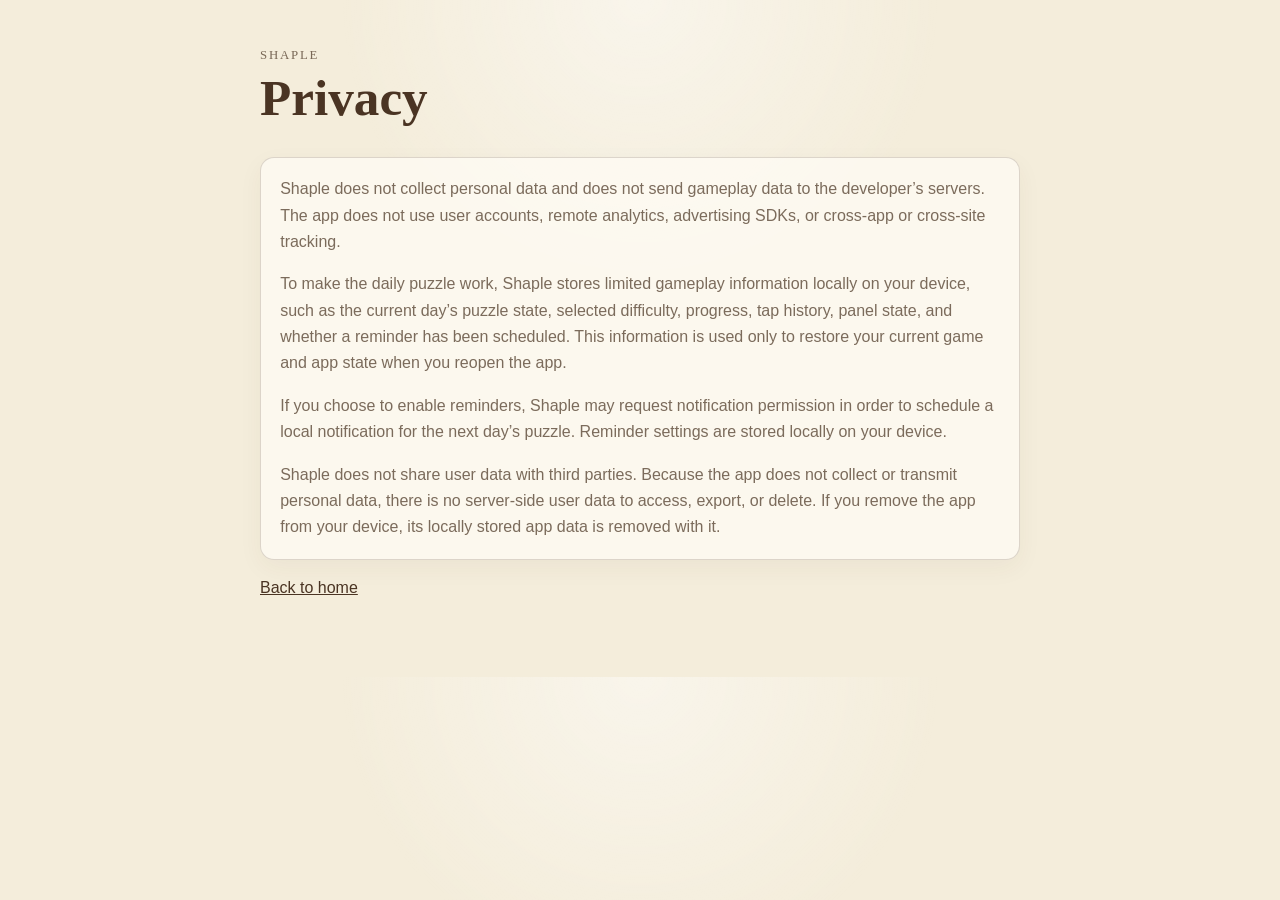
==== privacy/index.html @ 6f77ec1f "Initial website" ====
<!DOCTYPE html>
<html lang="en">
<head>
    <meta charset="UTF-8">
    <meta name="viewport" content="width=device-width, initial-scale=1.0">
    <title>Shaple Privacy</title>
    <link rel="stylesheet" href="../styles.css">
</head>
<body>
    <main class="page page--narrow">
        <header class="hero">
            <p class="eyebrow">Shaple</p>
            <h1>Privacy</h1>
        </header>

        <section class="card prose">
            <p>Shaple does not collect personal data and does not send gameplay data to the developer’s servers. The app does not use user accounts, remote analytics, advertising SDKs, or cross-app or cross-site tracking.</p>
            <p>To make the daily puzzle work, Shaple stores limited gameplay information locally on your device, such as the current day’s puzzle state, selected difficulty, progress, tap history, panel state, and whether a reminder has been scheduled. This information is used only to restore your current game and app state when you reopen the app.</p>
            <p>If you choose to enable reminders, Shaple may request notification permission in order to schedule a local notification for the next day’s puzzle. Reminder settings are stored locally on your device.</p>
            <p>Shaple does not share user data with third parties. Because the app does not collect or transmit personal data, there is no server-side user data to access, export, or delete. If you remove the app from your device, its locally stored app data is removed with it.</p>
        </section>

        <p class="back-link"><a href="../">Back to home</a></p>
    </main>
</body>
</html>
---- styles.css ----
:root {
    color-scheme: light;
    --paper: #f4eddb;
    --paper-shadow: #eadfc7;
    --ink: #4a3423;
    --ink-soft: rgba(74, 52, 35, 0.72);
    --line: rgba(74, 52, 35, 0.18);
    --card: rgba(255, 252, 245, 0.72);
}

* {
    box-sizing: border-box;
}

body {
    margin: 0;
    font-family: Georgia, "Times New Roman", serif;
    background:
        radial-gradient(circle at top, rgba(255, 255, 255, 0.45), transparent 32%),
        var(--paper);
    color: var(--ink);
}

.page {
    width: min(920px, calc(100% - 2rem));
    margin: 0 auto;
    padding: 3rem 0 4rem;
}

.page--narrow {
    width: min(760px, calc(100% - 2rem));
}

.hero {
    margin-bottom: 2rem;
}

.eyebrow {
    margin: 0 0 0.5rem;
    font-size: 0.8rem;
    letter-spacing: 0.14em;
    text-transform: uppercase;
    color: var(--ink-soft);
}

h1,
h2 {
    margin: 0;
    font-weight: 600;
}

h1 {
    font-size: clamp(2rem, 4vw, 3.2rem);
    line-height: 1.05;
}

h2 {
    font-size: 1.2rem;
}

.lead,
.prose p,
.card p {
    font-family: Arial, Helvetica, sans-serif;
    font-size: 1rem;
    line-height: 1.65;
    color: var(--ink-soft);
}

.prose p {
    margin: 0;
}

.prose p + p {
    margin-top: 1rem;
}

.card-list {
    display: grid;
    grid-template-columns: repeat(auto-fit, minmax(240px, 1fr));
    gap: 1rem;
}

.card {
    display: block;
    padding: 1.15rem 1.2rem;
    border: 1px solid var(--line);
    border-radius: 14px;
    background: var(--card);
    box-shadow: 0 8px 24px rgba(74, 52, 35, 0.05);
    text-decoration: none;
    color: inherit;
}

.card:hover {
    border-color: rgba(74, 52, 35, 0.28);
}

.prose {
    padding: 1.15rem 1.2rem;
}

.back-link {
    margin-top: 1.2rem;
    font-family: Arial, Helvetica, sans-serif;
}

a {
    color: var(--ink);
}
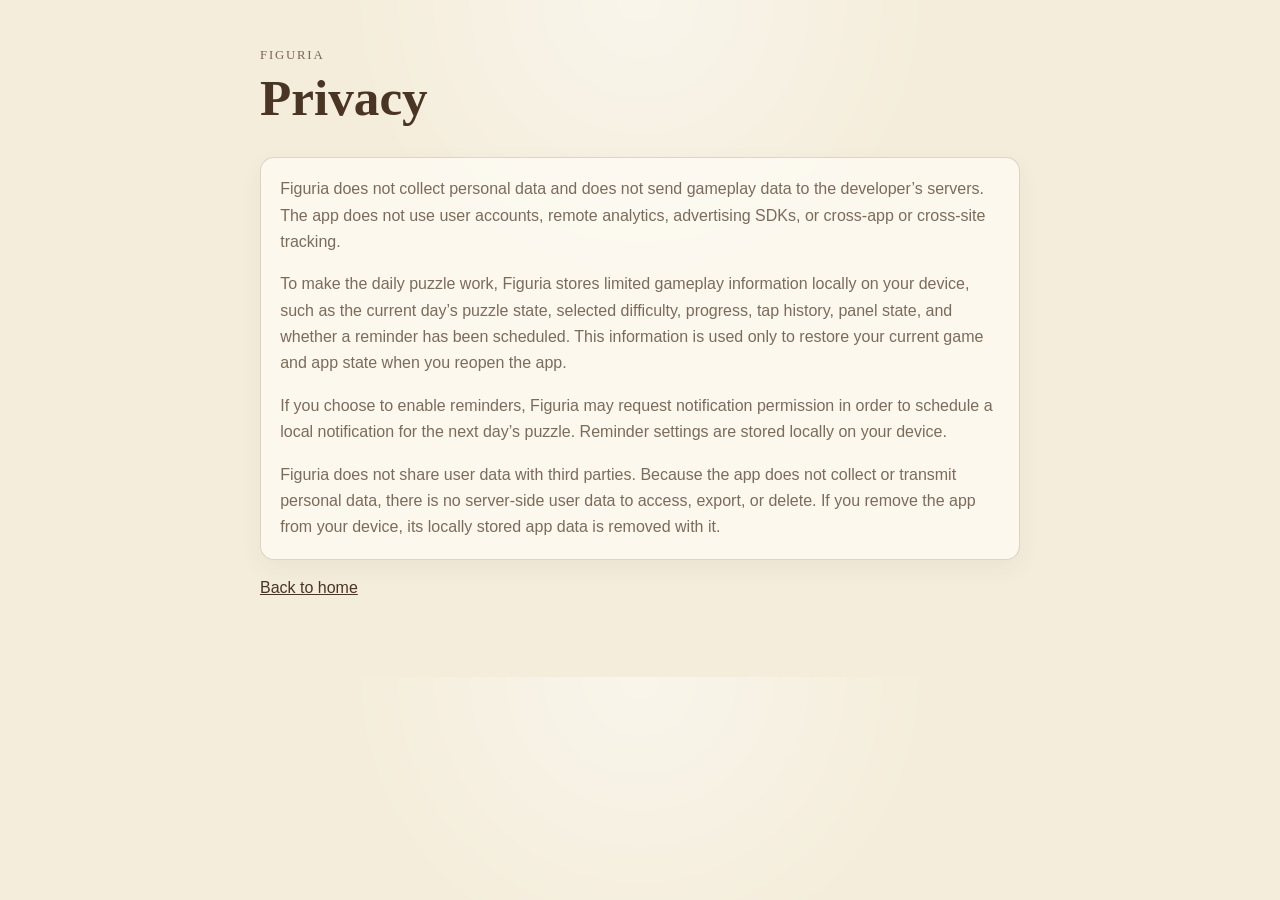
==== commit 2dbb2a49: "Rename" ====
--- a/privacy/index.html
+++ b/privacy/index.html
@@ -3,21 +3,21 @@
 <head>
     <meta charset="UTF-8">
     <meta name="viewport" content="width=device-width, initial-scale=1.0">
-    <title>Shaple Privacy</title>
+    <title>Figuria Privacy</title>
     <link rel="stylesheet" href="../styles.css">
 </head>
 <body>
     <main class="page page--narrow">
         <header class="hero">
-            <p class="eyebrow">Shaple</p>
+            <p class="eyebrow">Figuria</p>
             <h1>Privacy</h1>
         </header>
 
         <section class="card prose">
-            <p>Shaple does not collect personal data and does not send gameplay data to the developer’s servers. The app does not use user accounts, remote analytics, advertising SDKs, or cross-app or cross-site tracking.</p>
-            <p>To make the daily puzzle work, Shaple stores limited gameplay information locally on your device, such as the current day’s puzzle state, selected difficulty, progress, tap history, panel state, and whether a reminder has been scheduled. This information is used only to restore your current game and app state when you reopen the app.</p>
-            <p>If you choose to enable reminders, Shaple may request notification permission in order to schedule a local notification for the next day’s puzzle. Reminder settings are stored locally on your device.</p>
-            <p>Shaple does not share user data with third parties. Because the app does not collect or transmit personal data, there is no server-side user data to access, export, or delete. If you remove the app from your device, its locally stored app data is removed with it.</p>
+            <p>Figuria does not collect personal data and does not send gameplay data to the developer’s servers. The app does not use user accounts, remote analytics, advertising SDKs, or cross-app or cross-site tracking.</p>
+            <p>To make the daily puzzle work, Figuria stores limited gameplay information locally on your device, such as the current day’s puzzle state, selected difficulty, progress, tap history, panel state, and whether a reminder has been scheduled. This information is used only to restore your current game and app state when you reopen the app.</p>
+            <p>If you choose to enable reminders, Figuria may request notification permission in order to schedule a local notification for the next day’s puzzle. Reminder settings are stored locally on your device.</p>
+            <p>Figuria does not share user data with third parties. Because the app does not collect or transmit personal data, there is no server-side user data to access, export, or delete. If you remove the app from your device, its locally stored app data is removed with it.</p>
         </section>
 
         <p class="back-link"><a href="../">Back to home</a></p>
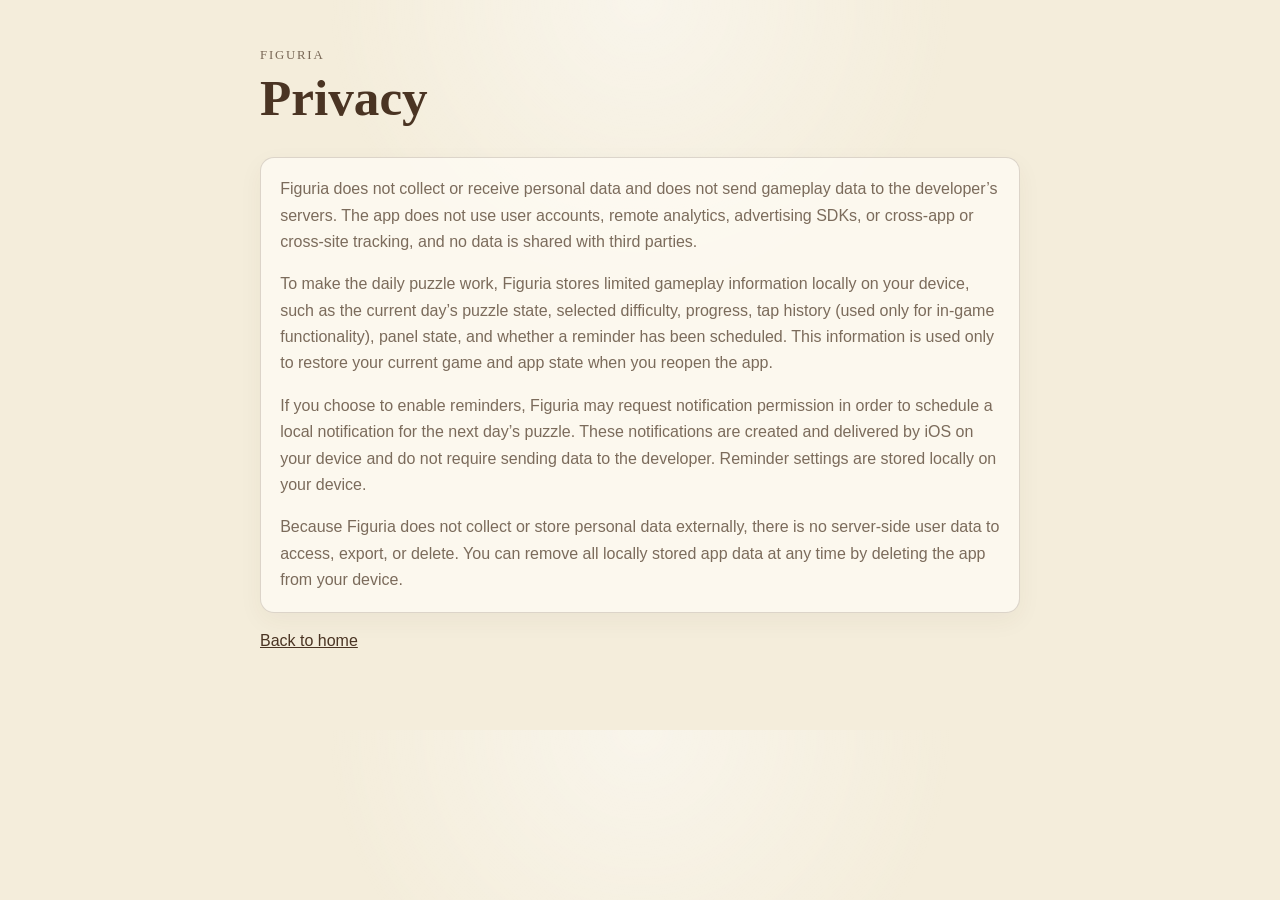
==== commit 751cfa8e: "Updated Policy" ====
--- a/privacy/index.html
+++ b/privacy/index.html
@@ -14,12 +14,11 @@
         </header>
 
         <section class="card prose">
-            <p>Figuria does not collect personal data and does not send gameplay data to the developer’s servers. The app does not use user accounts, remote analytics, advertising SDKs, or cross-app or cross-site tracking.</p>
-            <p>To make the daily puzzle work, Figuria stores limited gameplay information locally on your device, such as the current day’s puzzle state, selected difficulty, progress, tap history, panel state, and whether a reminder has been scheduled. This information is used only to restore your current game and app state when you reopen the app.</p>
-            <p>If you choose to enable reminders, Figuria may request notification permission in order to schedule a local notification for the next day’s puzzle. Reminder settings are stored locally on your device.</p>
-            <p>Figuria does not share user data with third parties. Because the app does not collect or transmit personal data, there is no server-side user data to access, export, or delete. If you remove the app from your device, its locally stored app data is removed with it.</p>
+            <p>Figuria does not collect or receive personal data and does not send gameplay data to the developer’s servers. The app does not use user accounts, remote analytics, advertising SDKs, or cross-app or cross-site tracking, and no data is shared with third parties.</p>
+            <p>To make the daily puzzle work, Figuria stores limited gameplay information locally on your device, such as the current day’s puzzle state, selected difficulty, progress, tap history (used only for in-game functionality), panel state, and whether a reminder has been scheduled. This information is used only to restore your current game and app state when you reopen the app.</p>
+            <p>If you choose to enable reminders, Figuria may request notification permission in order to schedule a local notification for the next day’s puzzle. These notifications are created and delivered by iOS on your device and do not require sending data to the developer. Reminder settings are stored locally on your device.</p>
+            <p>Because Figuria does not collect or store personal data externally, there is no server-side user data to access, export, or delete. You can remove all locally stored app data at any time by deleting the app from your device.</p>
         </section>
-
         <p class="back-link"><a href="../">Back to home</a></p>
     </main>
 </body>
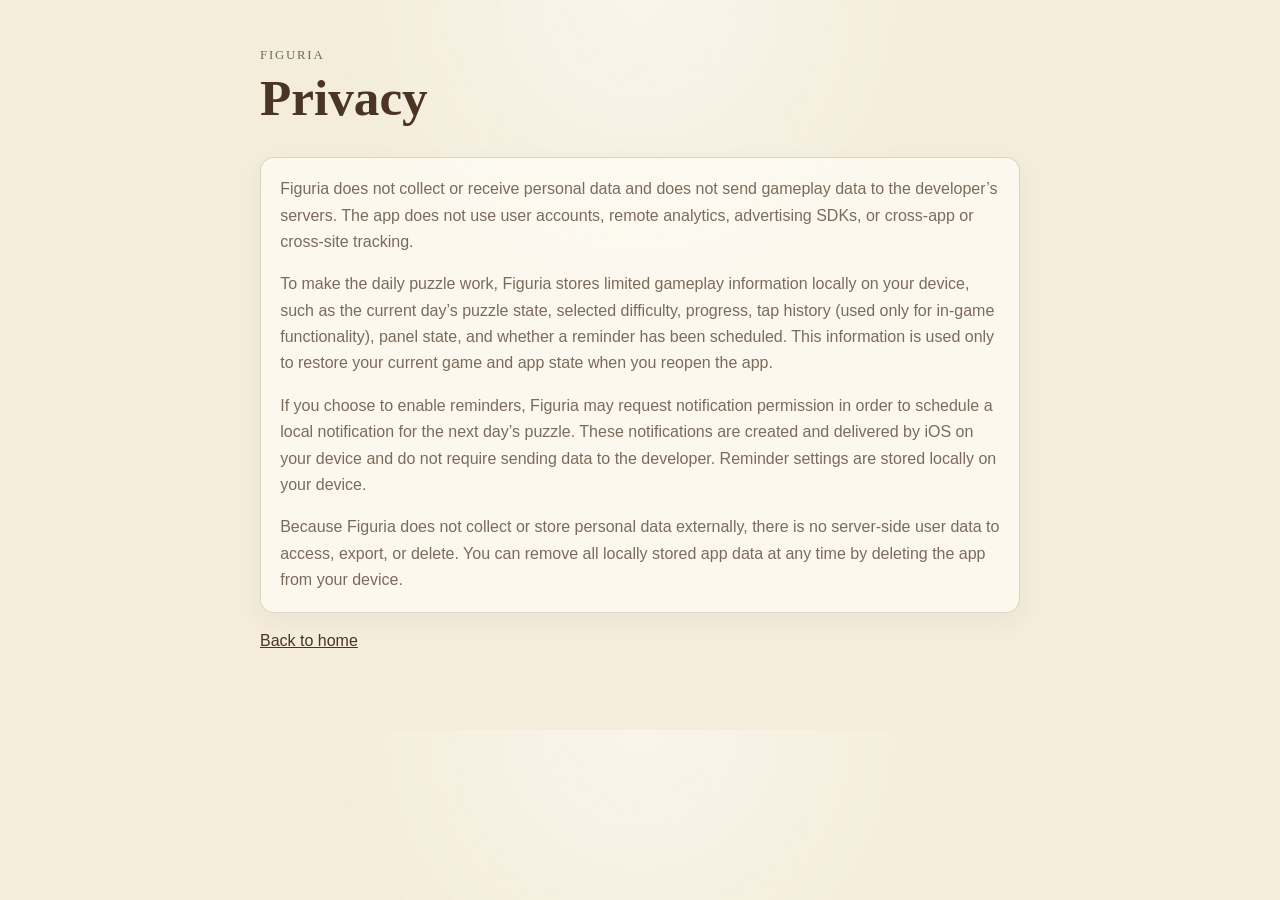
==== commit 6f4a95d8: "Update" ====
--- a/privacy/index.html
+++ b/privacy/index.html
@@ -14,7 +14,7 @@
         </header>
 
         <section class="card prose">
-            <p>Figuria does not collect or receive personal data and does not send gameplay data to the developer’s servers. The app does not use user accounts, remote analytics, advertising SDKs, or cross-app or cross-site tracking, and no data is shared with third parties.</p>
+            <p>Figuria does not collect or receive personal data and does not send gameplay data to the developer’s servers. The app does not use user accounts, remote analytics, advertising SDKs, or cross-app or cross-site tracking.</p>
             <p>To make the daily puzzle work, Figuria stores limited gameplay information locally on your device, such as the current day’s puzzle state, selected difficulty, progress, tap history (used only for in-game functionality), panel state, and whether a reminder has been scheduled. This information is used only to restore your current game and app state when you reopen the app.</p>
             <p>If you choose to enable reminders, Figuria may request notification permission in order to schedule a local notification for the next day’s puzzle. These notifications are created and delivered by iOS on your device and do not require sending data to the developer. Reminder settings are stored locally on your device.</p>
             <p>Because Figuria does not collect or store personal data externally, there is no server-side user data to access, export, or delete. You can remove all locally stored app data at any time by deleting the app from your device.</p>
